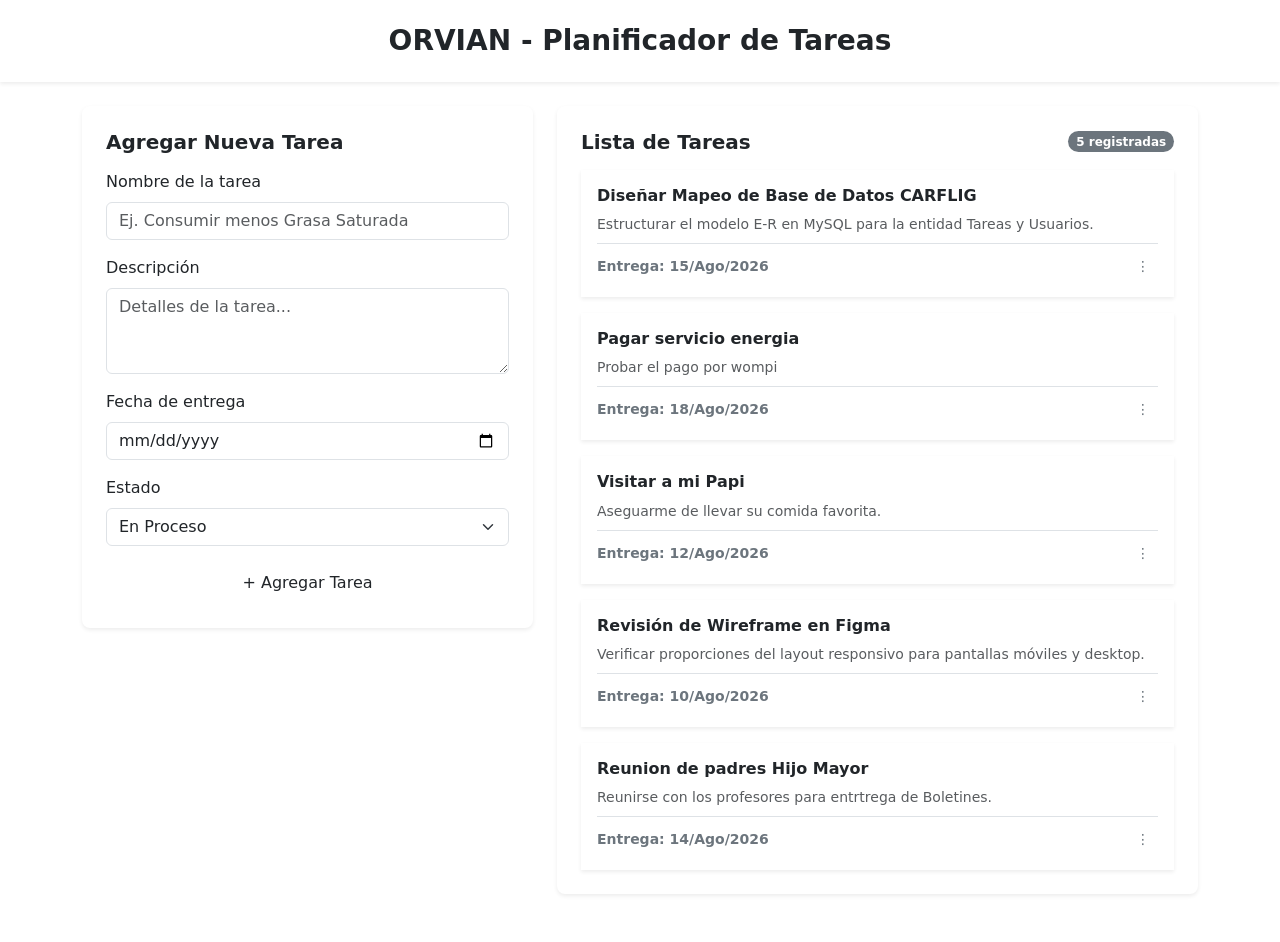
==== index.html @ e6102704 "fix: mueve archivos a la raiz para corregir deploy en GitHub Pages" ====
<!DOCTYPE html>
<html lang="en">
<head>
    <meta charset="UTF-8">
    <meta name="viewport" content="width=device-width, initial-scale=1.0">
    <title>ORVIAN - Planificador de Tareas</title>
   <link href="https://cdn.jsdelivr.net/npm/bootstrap@5.3.3/dist/css/bootstrap.min.css" rel="stylesheet">
   <link rel="stylesheet" href="css/styles.css">
</head>
<body>

    <header class="orvian-header text-center py-4 mb-4 shadow-sm">
        <h1 class="h3 fw-bold m-0">ORVIAN - Planificador de Tareas</h1>
    </header>

    <main class="container mb-5">
        <div class="row g-4">
            
            <section class="col-12 col-md-5">
                <div class="card shadow-sm border-0 p-4 rounded-3 bg-white">
                    <h2 class="h5 mb-3 fw-bold">Agregar Nueva Tarea</h2>

                    <form id="taskForm" novalidate>
                        <div id="alertError" class="alert alert-danger d-none py-2 px-3 small rounded-3 mb-3" role="alert"></div>

                        <div class="mb-3">
                            <label for="taskTitle" class="form-label fw-medium">Nombre de la tarea</label>
                            <input type="text" class="form-control" id="taskTitle" placeholder="Ej. Consumir menos Grasa Saturada" required>
                        </div>
                        <div class="mb-3">
                            <label for="taskDescription" class="form-label fw-medium">Descripción</label>
                            <textarea class="form-control" id="taskDescription" rows="3" placeholder="Detalles de la tarea..."></textarea>
                        </div>
                        <div class="mb-3">
                            <label for="dueDate" class="form-label fw-medium">Fecha de entrega</label>
                            <input type="date" class="form-control" id="dueDate">
                        </div>
                        <div class="mb-3">
                            <label for="newTaskStatus" class="form-label fw-medium">Estado</label>
                            <select class="form-select" id="newTaskStatus" aria-label="Estado de la tarea">
                                <option value="" selected disabled>Selecciona un estado</option>
                                <option value="Pendiente">Pendiente</option>
                                <option value="En Proceso" selected>En Proceso</option>
                                <option value="Completada">Completada</option>
                            </select>
                        </div>
                        <button type="submit" class="btn btn-orvian w-100 py-2">+ Agregar Tarea</button>
                    </form>
                </div>
            </section>

            <!-- LISTA DE TAREAS (5 Tarjetas de Ejemplo) -->
            <section class="col-12 col-md-7">
                <div class="card shadow-sm border-0 p-4 rounded-3 bg-white">
                    <div class="d-flex justify-content-between align-items-center mb-3">
                        <h2 class="h5 m-0 fw-bold">Lista de Tareas</h2>
                        <span class="badge bg-secondary rounded-pill">5 registradas</span>
                    </div>
                    
                    <div id="taskList" class="d-flex flex-column gap-3">
                        
                        <!-- TARJETA 1 -->
                        <article class="task-card shadow-sm p-3">
                            <div class="d-flex justify-content-between align-items-start mb-2">
                                <h3 class="h6 m-0 fw-bold">Diseñar Mapeo de Base de Datos CARFLIG</h3>
                                <span class="badge badge-process">En Proceso</span>
                            </div>
                            <p class="small text-muted mb-2">Estructurar el modelo E-R en MySQL para la entidad Tareas y Usuarios.</p>
                            <div class="d-flex justify-content-between align-items-center pt-2 border-top">
                                <small class="text-secondary fw-semibold"> Entrega: 15/Ago/2026</small>
                                <button class="btn btn-sm btn-outline-secondary border-0" title="Opciones">⋮</button>
                            </div>
                        </article>

                        <!-- TARJETA 2 -->
                        <article class="task-card shadow-sm p-3">
                            <div class="d-flex justify-content-between align-items-start mb-2">
                                <h3 class="h6 m-0 fw-bold">Pagar servicio energia</h3>
                                <span class="badge badge-pending">Pendiente</span>
                            </div>
                            <p class="small text-muted mb-2">Probar el pago por wompi</p>
                            <div class="d-flex justify-content-between align-items-center pt-2 border-top">
                                <small class="text-secondary fw-semibold">Entrega: 18/Ago/2026</small>
                                <button class="btn btn-sm btn-outline-secondary border-0" title="Opciones">⋮</button>
                            </div>
                        </article>

                        <!-- TARJETA 3 -->
                        <article class="task-card shadow-sm p-3">
                            <div class="d-flex justify-content-between align-items-start mb-2">
                                <h3 class="h6 m-0 fw-bold">Visitar a mi Papi</h3>
                                <span class="badge badge-completed">Completada</span>
                            </div>
                            <p class="small text-muted mb-2">Aseguarme de llevar su comida favorita.</p>
                            <div class="d-flex justify-content-between align-items-center pt-2 border-top">
                                <small class="text-secondary fw-semibold">Entrega: 12/Ago/2026</small>
                                <button class="btn btn-sm btn-outline-secondary border-0" title="Opciones">⋮</button>
                            </div>
                        </article>

                        <!-- TARJETA 4 -->
                        <article class="task-card shadow-sm p-3">
                            <div class="d-flex justify-content-between align-items-start mb-2">
                                <h3 class="h6 m-0 fw-bold">Revisión de Wireframe en Figma</h3>
                                <span class="badge badge-completed">Completada</span>
                            </div>
                            <p class="small text-muted mb-2">Verificar proporciones del layout responsivo para pantallas móviles y desktop.</p>
                            <div class="d-flex justify-content-between align-items-center pt-2 border-top">
                                <small class="text-secondary fw-semibold"> Entrega: 10/Ago/2026</small>
                                <button class="btn btn-sm btn-outline-secondary border-0" title="Opciones">⋮</button>
                            </div>
                        </article>

                        <!-- TARJETA 5 -->
                        <article class="task-card shadow-sm p-3">
                            <div class="d-flex justify-content-between align-items-start mb-2">
                                <h3 class="h6 m-0 fw-bold">Reunion de padres Hijo Mayor</h3>
                                <span class="badge badge-process">Pendiente</span>
                            </div>
                            <p class="small text-muted mb-2">Reunirse con los profesores para entrtrega de Boletines.</p>
                            <div class="d-flex justify-content-between align-items-center pt-2 border-top">
                                <small class="text-secondary fw-semibold">Entrega: 14/Ago/2026</small>
                                <button class="btn btn-sm btn-outline-secondary border-0" title="Opciones">⋮</button>
                            </div>
                        </article>

                    </div>
                </div>
            </section>

        </div>
    </main>

    <footer></footer>
    <script src="https://cdn.jsdelivr.net/npm/bootstrap@5.3.3/dist/js/bootstrap.bundle.min.js"></script>
    <script src="js/app.js"></script>
</body>
</html>
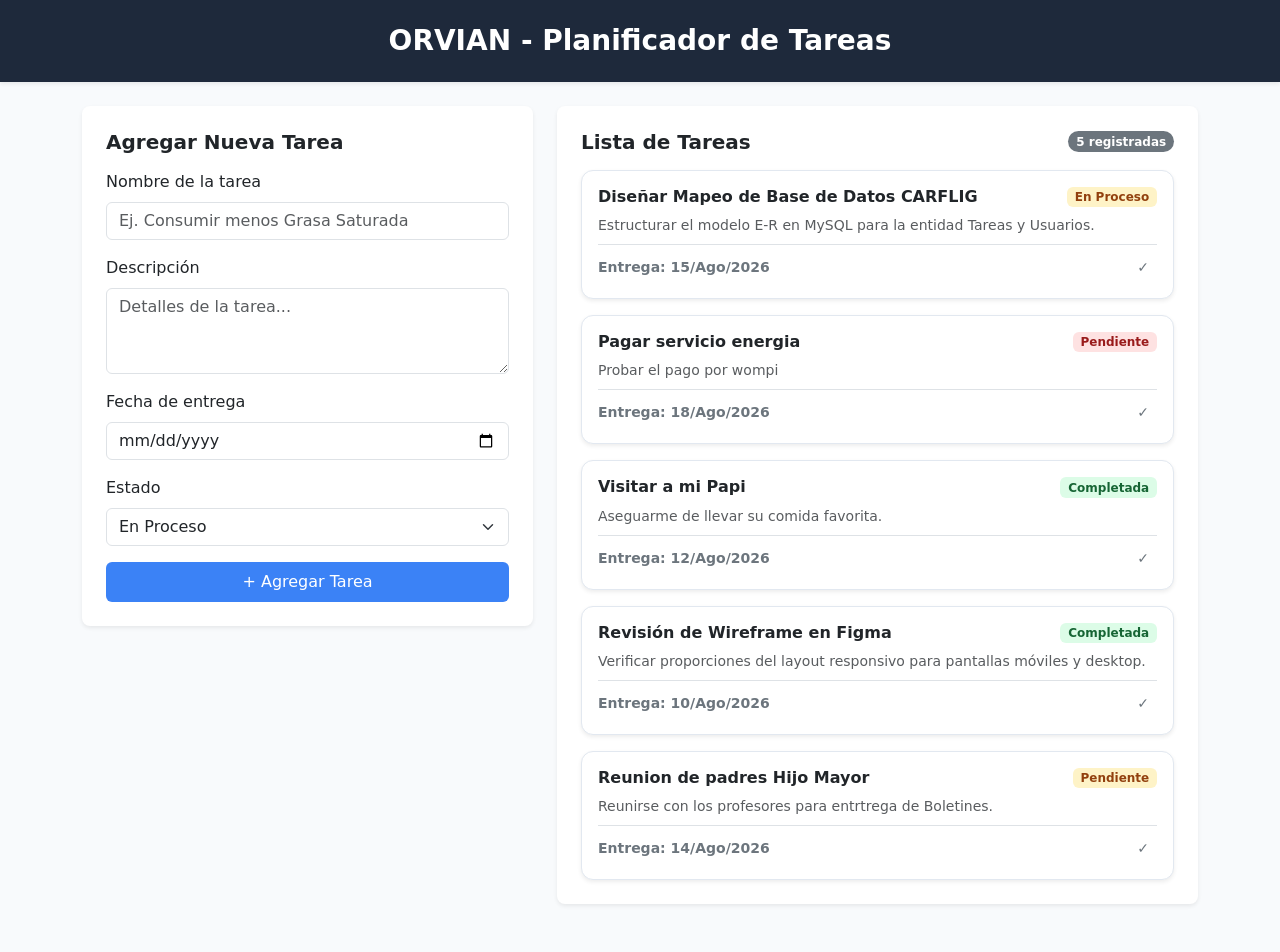
==== commit 89f16a44: "feat: implementamos task manager y task completion toggle" ====
--- a/index.html
+++ b/index.html
@@ -68,7 +68,11 @@
                             <p class="small text-muted mb-2">Estructurar el modelo E-R en MySQL para la entidad Tareas y Usuarios.</p>
                             <div class="d-flex justify-content-between align-items-center pt-2 border-top">
                                 <small class="text-secondary fw-semibold"> Entrega: 15/Ago/2026</small>
-                                <button class="btn btn-sm btn-outline-secondary border-0" title="Opciones">⋮</button>
+                          <button class="btn btn-sm btn-outline-secondary border-0 task-toggle" title="Marcar tarea como completada">
+    ✓
+</button>
+                           </button>
+    
                             </div>
                         </article>
 
@@ -81,7 +85,9 @@
                             <p class="small text-muted mb-2">Probar el pago por wompi</p>
                             <div class="d-flex justify-content-between align-items-center pt-2 border-top">
                                 <small class="text-secondary fw-semibold">Entrega: 18/Ago/2026</small>
-                                <button class="btn btn-sm btn-outline-secondary border-0" title="Opciones">⋮</button>
+                             <button class="btn btn-sm btn-outline-secondary border-0 task-toggle" title="Marcar tarea como completada">
+    ✓
+</button>
                             </div>
                         </article>
 
@@ -94,7 +100,11 @@
                             <p class="small text-muted mb-2">Aseguarme de llevar su comida favorita.</p>
                             <div class="d-flex justify-content-between align-items-center pt-2 border-top">
                                 <small class="text-secondary fw-semibold">Entrega: 12/Ago/2026</small>
-                                <button class="btn btn-sm btn-outline-secondary border-0" title="Opciones">⋮</button>
+                              <button class="btn btn-sm btn-outline-secondary border-0 task-toggle" title="Marcar tarea como completada">
+    ✓
+</button>
+
+                               </button>
                             </div>
                         </article>
 
@@ -107,7 +117,9 @@
                             <p class="small text-muted mb-2">Verificar proporciones del layout responsivo para pantallas móviles y desktop.</p>
                             <div class="d-flex justify-content-between align-items-center pt-2 border-top">
                                 <small class="text-secondary fw-semibold"> Entrega: 10/Ago/2026</small>
-                                <button class="btn btn-sm btn-outline-secondary border-0" title="Opciones">⋮</button>
+                               <button class="btn btn-sm btn-outline-secondary border-0 task-toggle" title="Marcar tarea como completada">
+    ✓
+</button>
                             </div>
                         </article>
 
@@ -120,7 +132,10 @@
                             <p class="small text-muted mb-2">Reunirse con los profesores para entrtrega de Boletines.</p>
                             <div class="d-flex justify-content-between align-items-center pt-2 border-top">
                                 <small class="text-secondary fw-semibold">Entrega: 14/Ago/2026</small>
-                                <button class="btn btn-sm btn-outline-secondary border-0" title="Opciones">⋮</button>
+                               <button class="btn btn-sm btn-outline-secondary border-0 task-toggle" title="Marcar tarea como completada">
+    ✓
+</button>
+                               
                             </div>
                         </article>
 
@@ -133,6 +148,8 @@
 
     <footer></footer>
     <script src="https://cdn.jsdelivr.net/npm/bootstrap@5.3.3/dist/js/bootstrap.bundle.min.js"></script>
+    <script src="js/taskManager.js"></script>
+    <script src="js/index.js"></script>
     <script src="js/app.js"></script>
 </body>
 </html>
--- a/css/styles.css
+++ b/css/styles.css
@@ -0,0 +1,87 @@
+/* IDENTIDAD DE MARCA Y PALETA DE COLORES - ORVIAN */
+
+
+:root {
+  /* Colores Principales de Marca */
+  --orvian-primary: #1e293b;        /* Azul Oscuro Profundo (Elegancia y Enfoque) */
+  --orvian-primary-hover: #0f172a;  /* Azul Nochero para Hover */
+  --orvian-accent: #3b82f6;         /* Azul Vibrante para botones e interacción */
+  --orvian-bg: #f8fafc;             /* Fondo general de la aplicación */
+  --orvian-surface: #ffffff;        /* Fondo de tarjetas y contenedor */
+  
+  /* Colores Neutrales y Texto */
+  --orvian-text-main: #0f172a;      /* Texto principal */
+  --orvian-text-muted: #64748b;     /* Texto secundario y descripciones */
+  --orvian-border: #e2e8f0;         /* Bordes suaves */
+
+  /* Colores de Estado (Badges de Tareas) */
+  --status-pending-bg: #fee2e2;     /* Pendiente - Fondo Rojo Suave */
+  --status-pending-text: #991b1b;   /* Pendiente - Texto */
+  
+  --status-process-bg: #fef3c7;     /* En Proceso - Fondo Amarillo Suave */
+  --status-process-text: #92400e;   /* En Proceso - Texto */
+  
+  --status-completed-bg: #dcfce7;   /* Completada - Fondo Verde Suave */
+  --status-completed-text: #166534; /* Completada - Texto */
+
+  /* Sombras y Bordes */
+  --orvian-radius: 12px;
+  --orvian-shadow: 0 4px 12px rgba(15, 23, 42, 0.05);
+  --orvian-shadow-hover: 0 8px 20px rgba(15, 23, 42, 0.08);
+}
+
+/* Base global */
+body {
+  background-color: var(--orvian-bg) !important;
+  color: var(--orvian-text-main);
+  font-family: system-ui, -apple-system, "Segoe UI", Roboto, sans-serif;
+}
+
+/* Header personalizado */
+.orvian-header {
+  background-color: var(--orvian-primary);
+  color: #ffffff;
+}
+
+/* Botón principal adaptado a la marca */
+.btn-orvian {
+  background-color: var(--orvian-accent);
+  color: #ffffff;
+  border: none;
+  font-weight: 500;
+  transition: background-color 0.2s ease, transform 0.1s ease;
+}
+
+.btn-orvian:hover {
+  background-color: #2563eb;
+  color: #ffffff;
+}
+
+/* Estilo para las Tarjetas de Tarea */
+.task-card {
+  background-color: var(--orvian-surface);
+  border: 1px solid var(--orvian-border);
+  border-radius: var(--orvian-radius);
+  transition: transform 0.2s ease, box-shadow 0.2s ease;
+}
+
+.task-card:hover {
+  transform: translateY(-2px);
+  box-shadow: var(--orvian-shadow-hover) !important;
+}
+
+/* Badges de Estado con la Paleta de Marca */
+.badge-pending {
+  background-color: var(--status-pending-bg) !important;
+  color: var(--status-pending-text) !important;
+}
+
+.badge-process {
+  background-color: var(--status-process-bg) !important;
+  color: var(--status-process-text) !important;
+}
+
+.badge-completed {
+  background-color: var(--status-completed-bg) !important;
+  color: var(--status-completed-text) !important;
+}
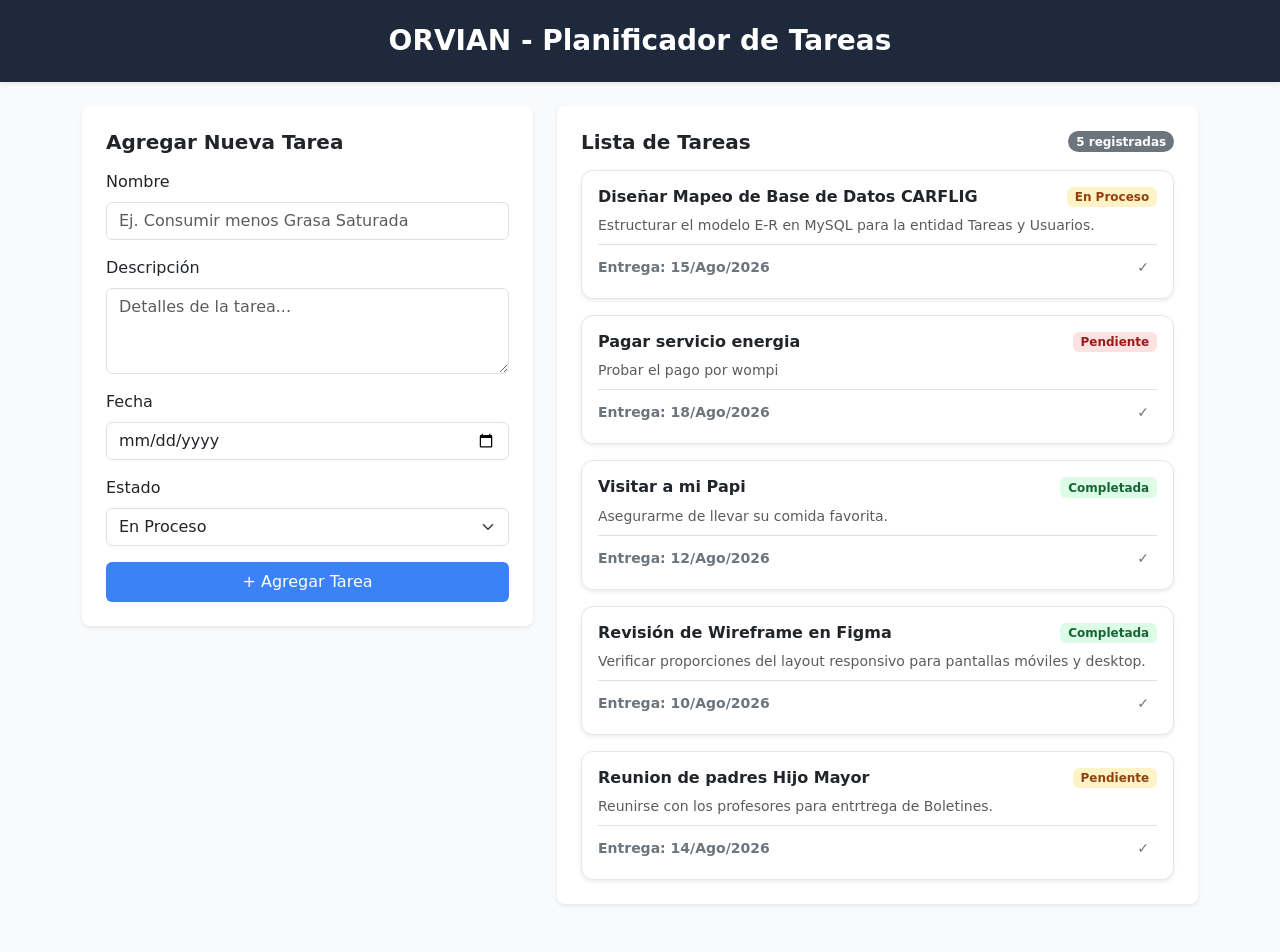
==== commit d9a85f58: "Entrega tarea 5" ====
--- a/index.html
+++ b/index.html
@@ -20,29 +20,31 @@
                 <div class="card shadow-sm border-0 p-4 rounded-3 bg-white">
                     <h2 class="h5 mb-3 fw-bold">Agregar Nueva Tarea</h2>
 
-                    <form id="taskForm" novalidate>
+                    <form id="newTaskForm" novalidate>
                         <div id="alertError" class="alert alert-danger d-none py-2 px-3 small rounded-3 mb-3" role="alert"></div>
 
                         <div class="mb-3">
-                            <label for="taskTitle" class="form-label fw-medium">Nombre de la tarea</label>
-                            <input type="text" class="form-control" id="taskTitle" placeholder="Ej. Consumir menos Grasa Saturada" required>
+                            <label for="newTaskNameInput" class="form-label fw-medium">Nombre</label>
+                            <input type="text" class="form-control" id="newTaskNameInput" placeholder="Ej. Consumir menos Grasa Saturada" required>
                         </div>
                         <div class="mb-3">
-                            <label for="taskDescription" class="form-label fw-medium">Descripción</label>
-                            <textarea class="form-control" id="taskDescription" rows="3" placeholder="Detalles de la tarea..."></textarea>
+                            <label for="newTaskDescriptionInput" class="form-label fw-medium">Descripción</label>
+                            <textarea class="form-control" id="newTaskDescriptionInput" rows="3" placeholder="Detalles de la tarea..."></textarea>
                         </div>
                         <div class="mb-3">
-                            <label for="dueDate" class="form-label fw-medium">Fecha de entrega</label>
-                            <input type="date" class="form-control" id="dueDate">
+                            <label for="newTaskDueDateInput" class="form-label fw-medium">Fecha</label>
+                            <input type="date" class="form-control" id="newTaskDueDateInput">
                         </div>
                         <div class="mb-3">
                             <label for="newTaskStatus" class="form-label fw-medium">Estado</label>
-                            <select class="form-select" id="newTaskStatus" aria-label="Estado de la tarea">
+                            <select class="form-select" id="newTaskStatusInput" aria-label="Estado de la tarea">
                                 <option value="" selected disabled>Selecciona un estado</option>
                                 <option value="Pendiente">Pendiente</option>
                                 <option value="En Proceso" selected>En Proceso</option>
                                 <option value="Completada">Completada</option>
                             </select>
+
+                            
                         </div>
                         <button type="submit" class="btn btn-orvian w-100 py-2">+ Agregar Tarea</button>
                     </form>
@@ -97,7 +99,7 @@
                                 <h3 class="h6 m-0 fw-bold">Visitar a mi Papi</h3>
                                 <span class="badge badge-completed">Completada</span>
                             </div>
-                            <p class="small text-muted mb-2">Aseguarme de llevar su comida favorita.</p>
+                            <p class="small text-muted mb-2">Asegurarme de llevar su comida favorita.</p>
                             <div class="d-flex justify-content-between align-items-center pt-2 border-top">
                                 <small class="text-secondary fw-semibold">Entrega: 12/Ago/2026</small>
                               <button class="btn btn-sm btn-outline-secondary border-0 task-toggle" title="Marcar tarea como completada">
@@ -150,6 +152,6 @@
     <script src="https://cdn.jsdelivr.net/npm/bootstrap@5.3.3/dist/js/bootstrap.bundle.min.js"></script>
     <script src="js/taskManager.js"></script>
     <script src="js/index.js"></script>
-    <script src="js/app.js"></script>
+   
 </body>
 </html>
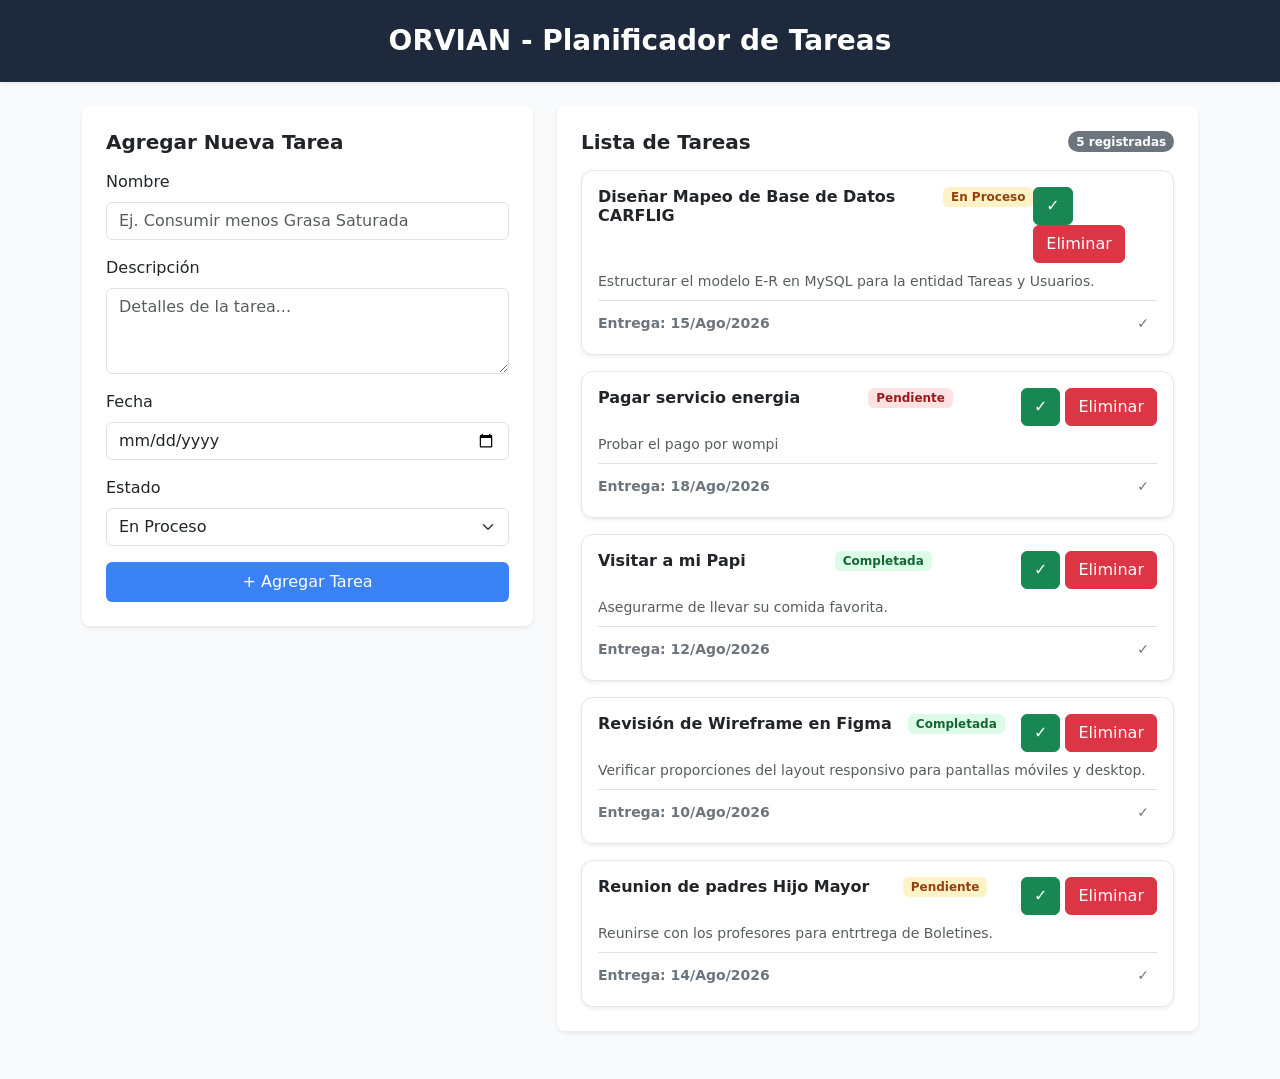
==== commit ed507d6f: "avance tarea 6 sprint 2" ====
--- a/index.html
+++ b/index.html
@@ -66,6 +66,10 @@
                             <div class="d-flex justify-content-between align-items-start mb-2">
                                 <h3 class="h6 m-0 fw-bold">Diseñar Mapeo de Base de Datos CARFLIG</h3>
                                 <span class="badge badge-process">En Proceso</span>
+                                <div class="acciones-tarea">
+                                <button class="task-toggle btn btn-success">✓</button>
+                                <button class="delete-button btn btn-danger">Eliminar</button>
+  </div>
                             </div>
                             <p class="small text-muted mb-2">Estructurar el modelo E-R en MySQL para la entidad Tareas y Usuarios.</p>
                             <div class="d-flex justify-content-between align-items-center pt-2 border-top">
@@ -83,6 +87,10 @@
                             <div class="d-flex justify-content-between align-items-start mb-2">
                                 <h3 class="h6 m-0 fw-bold">Pagar servicio energia</h3>
                                 <span class="badge badge-pending">Pendiente</span>
+                                <div class="acciones-tarea">
+                                 <button class="task-toggle btn btn-success">✓</button>
+                                 <button class="delete-button btn btn-danger">Eliminar</button>
+  </div>
                             </div>
                             <p class="small text-muted mb-2">Probar el pago por wompi</p>
                             <div class="d-flex justify-content-between align-items-center pt-2 border-top">
@@ -98,6 +106,10 @@
                             <div class="d-flex justify-content-between align-items-start mb-2">
                                 <h3 class="h6 m-0 fw-bold">Visitar a mi Papi</h3>
                                 <span class="badge badge-completed">Completada</span>
+                                <div class="acciones-tarea">
+                                <button class="task-toggle btn btn-success">✓</button>
+                               <button class="delete-button btn btn-danger">Eliminar</button>
+  </div>
                             </div>
                             <p class="small text-muted mb-2">Asegurarme de llevar su comida favorita.</p>
                             <div class="d-flex justify-content-between align-items-center pt-2 border-top">
@@ -115,6 +127,10 @@
                             <div class="d-flex justify-content-between align-items-start mb-2">
                                 <h3 class="h6 m-0 fw-bold">Revisión de Wireframe en Figma</h3>
                                 <span class="badge badge-completed">Completada</span>
+                                <div class="acciones-tarea">
+                               <button class="task-toggle btn btn-success">✓</button>
+                                <button class="delete-button btn btn-danger">Eliminar</button>
+  </div>
                             </div>
                             <p class="small text-muted mb-2">Verificar proporciones del layout responsivo para pantallas móviles y desktop.</p>
                             <div class="d-flex justify-content-between align-items-center pt-2 border-top">
@@ -130,6 +146,10 @@
                             <div class="d-flex justify-content-between align-items-start mb-2">
                                 <h3 class="h6 m-0 fw-bold">Reunion de padres Hijo Mayor</h3>
                                 <span class="badge badge-process">Pendiente</span>
+                                <div class="acciones-tarea">
+                               <button class="task-toggle btn btn-success">✓</button>
+                                <button class="delete-button btn btn-danger">Eliminar</button>
+  </div>
                             </div>
                             <p class="small text-muted mb-2">Reunirse con los profesores para entrtrega de Boletines.</p>
                             <div class="d-flex justify-content-between align-items-center pt-2 border-top">
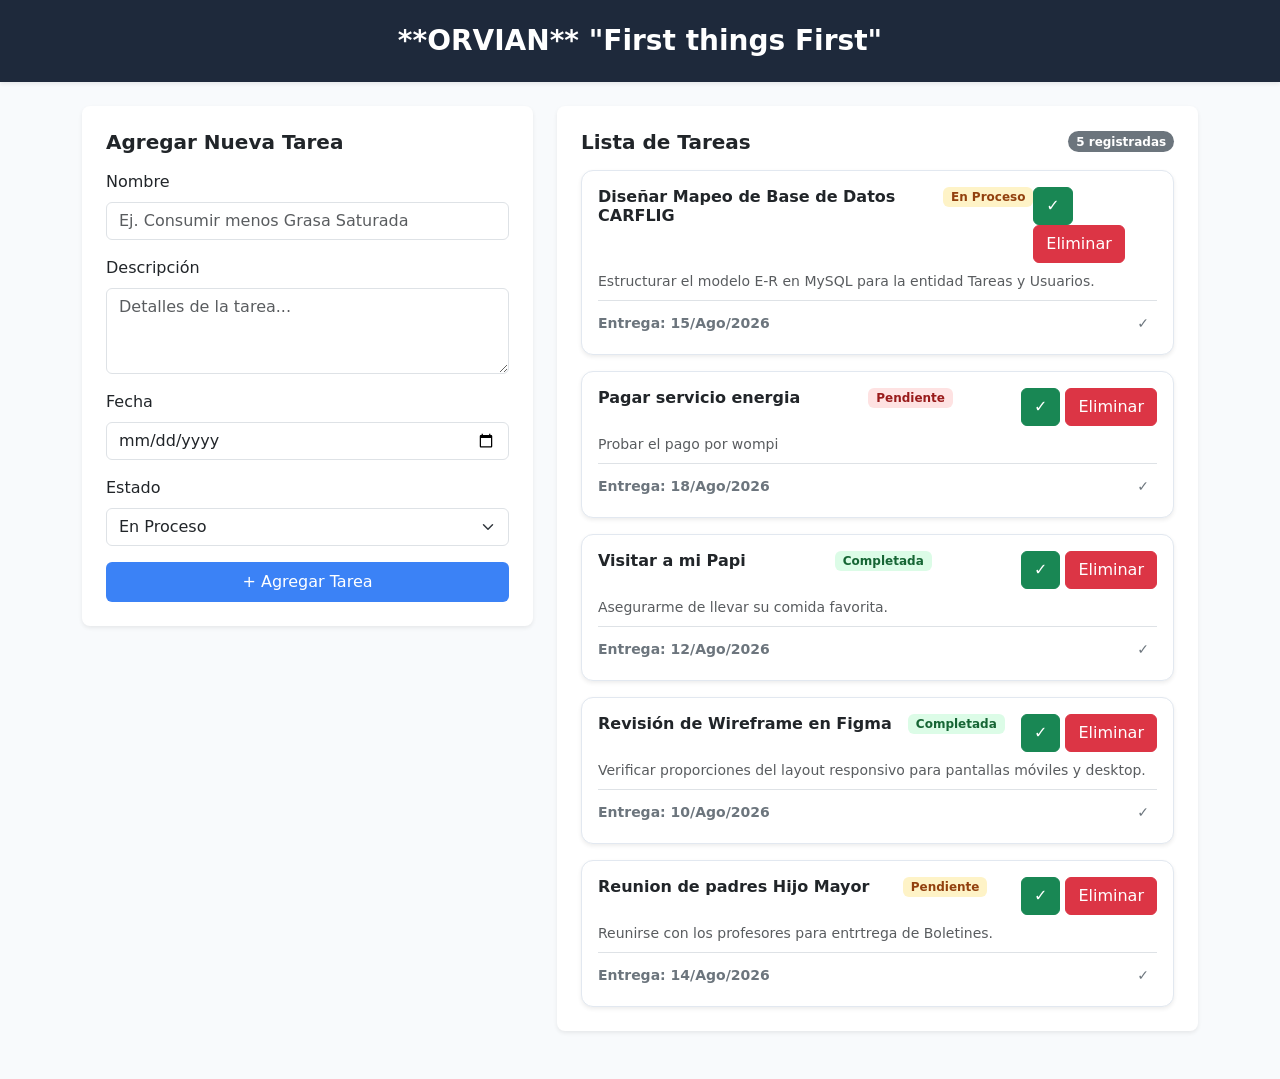
==== commit f599049e: "feat: completada  tarea  6 delete functionalidad y sprint 2 cerrado" ====
--- a/index.html
+++ b/index.html
@@ -10,7 +10,7 @@
 <body>
 
     <header class="orvian-header text-center py-4 mb-4 shadow-sm">
-        <h1 class="h3 fw-bold m-0">ORVIAN - Planificador de Tareas</h1>
+        <h1 class="h3 fw-bold m-0">**ORVIAN** "First things First"</h1>
     </header>
 
     <main class="container mb-5">
